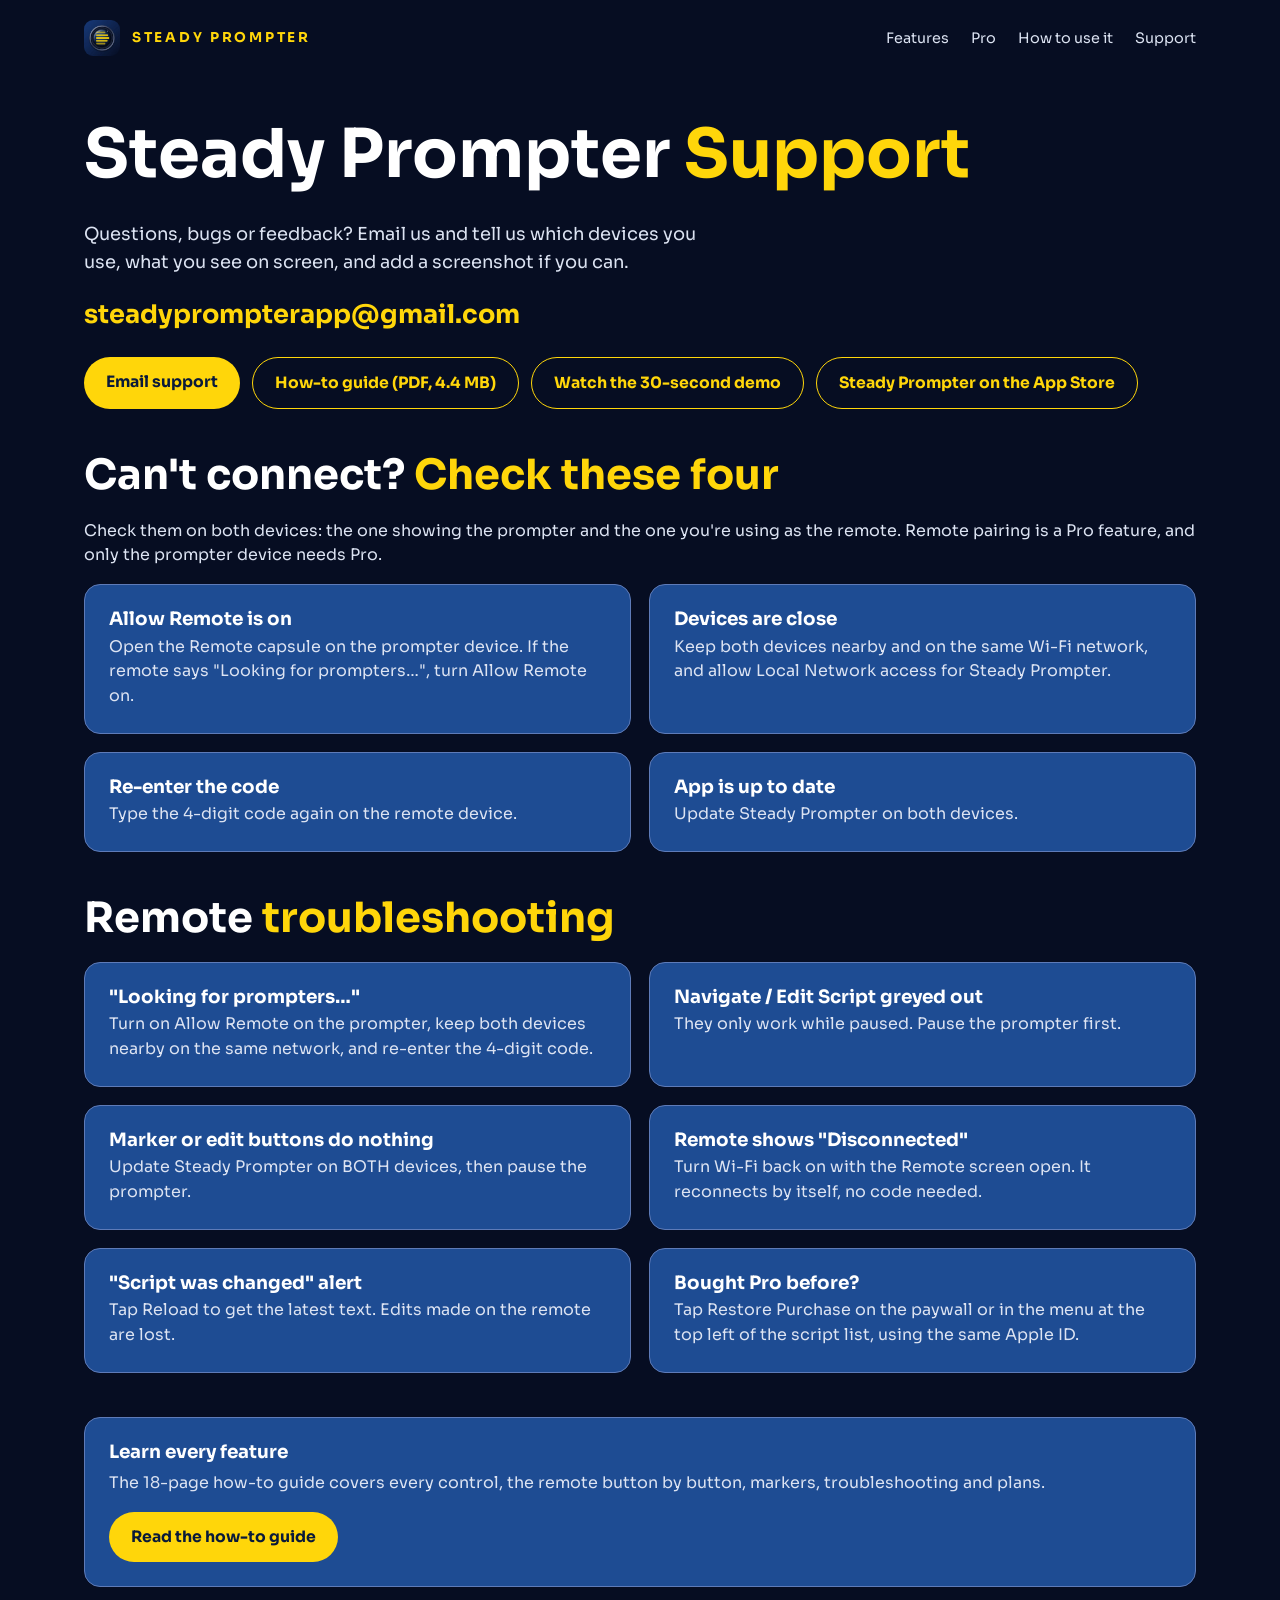
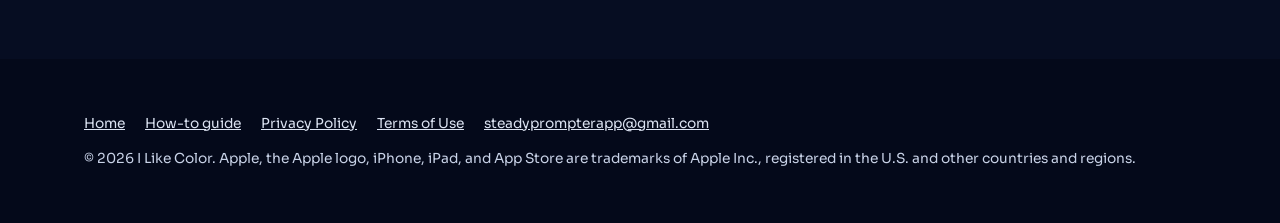
==== support/index.html @ 9bb62e48 "Launch full Steady Prompter site (PERB-26-001.05): App Store badge, features, Pro, how-to, support p" ====
<!doctype html><html lang="en"><head><meta charset="utf-8"><meta name="viewport" content="width=device-width,initial-scale=1">
<title>Steady Prompter Support</title>
<meta name="description" content="Help for Steady Prompter: email support, remote troubleshooting, the how-to guide and a 30-second demo.">
<link rel="icon" href="../assets/g/app_icon_1024.jpg"><link rel="preload" href="../fonts/Sora-VariableFont_wght.ttf" as="font" type="font/ttf" crossorigin><link rel="stylesheet" href="../css/style.css"></head>
<body data-launch-state="post"><a class="skip" href="#main">Skip to content</a>
<header class="top sub-top"><div class="wrap"><a class="home" href="../"><img src="../assets/g/app_icon_1024.jpg" alt="" width="36" height="36"><span class="mark">STEADY PROMPTER</span></a>
<nav aria-label="Sections"><a href="../#features">Features</a><a href="../#pro">Pro</a><a href="../#how">How to use it</a><a href="./" aria-current="page">Support</a></nav></div></header>
<main id="main" class="sub-main"><div class="wrap">
<h1>Steady Prompter <span class="y">Support</span></h1>
<p class="lead">Questions, bugs or feedback? Email us and tell us which devices you use, what you see on screen, and add a screenshot if you can.</p>
<p class="support-email"><a href="mailto:steadyprompterapp@gmail.com">steadyprompterapp@gmail.com</a></p>
<p class="support-actions"><a class="btn btn-y" href="mailto:steadyprompterapp@gmail.com">Email support</a> <a class="btn btn-o" href="../guide/steady-prompter-how-to-guide.pdf" target="_blank" rel="noopener">How-to guide (PDF, 4.4 MB)</a> <a class="btn btn-o" href="../#video">Watch the 30-second demo</a> <a class="btn btn-o" href="https://apps.apple.com/app/steady-prompter/id6827317251">Steady Prompter on the App Store</a></p>

<div class="block"><h2>Can't connect? <span class="y">Check these four</span></h2>
<p style="color:var(--body)">Check them on both devices: the one showing the prompter and the one you're using as the remote. Remote pairing is a Pro feature, and only the prompter device needs Pro.</p>
<ul class="tips">
<li class="card"><h3>Allow Remote is on</h3><p>Open the Remote capsule on the prompter device. If the remote says "Looking for prompters…", turn Allow Remote on.</p></li>
<li class="card"><h3>Devices are close</h3><p>Keep both devices nearby and on the same Wi-Fi network, and allow Local Network access for Steady Prompter.</p></li>
<li class="card"><h3>Re-enter the code</h3><p>Type the 4-digit code again on the remote device.</p></li>
<li class="card"><h3>App is up to date</h3><p>Update Steady Prompter on both devices.</p></li></ul></div>

<div class="block"><h2>Remote <span class="y">troubleshooting</span></h2>
<ul class="tips">
<li class="card"><h3>"Looking for prompters…"</h3><p>Turn on Allow Remote on the prompter, keep both devices nearby on the same network, and re-enter the 4-digit code.</p></li>
<li class="card"><h3>Navigate / Edit Script greyed out</h3><p>They only work while paused. Pause the prompter first.</p></li>
<li class="card"><h3>Marker or edit buttons do nothing</h3><p>Update Steady Prompter on BOTH devices, then pause the prompter.</p></li>
<li class="card"><h3>Remote shows "Disconnected"</h3><p>Turn Wi-Fi back on with the Remote screen open. It reconnects by itself, no code needed.</p></li>
<li class="card"><h3>"Script was changed" alert</h3><p>Tap Reload to get the latest text. Edits made on the remote are lost.</p></li>
<li class="card"><h3>Bought Pro before?</h3><p>Tap Restore Purchase on the paywall or in the menu at the top left of the script list, using the same Apple ID.</p></li></ul></div>
<div class="block card"><h3>Learn every feature</h3><p style="color:var(--body);margin-top:0">The 18-page how-to guide covers every control, the remote button by button, markers, troubleshooting and plans.</p><p style="margin-bottom:0"><a class="btn btn-y" href="../guide/steady-prompter-how-to-guide.pdf" target="_blank" rel="noopener">Read the how-to guide</a></p></div>
</div></main>
<footer><div class="wrap"><p><a href="../">Home</a><a href="../guide/steady-prompter-how-to-guide.pdf">How-to guide</a><a href="https://j78fn4wwrs-bit.github.io/app-legal/steady-prompter/privacy-policy.html">Privacy Policy</a><a href="https://j78fn4wwrs-bit.github.io/app-legal/steady-prompter/terms-of-use.html">Terms of Use</a><a href="mailto:steadyprompterapp@gmail.com">steadyprompterapp@gmail.com</a></p>
<p>&copy; 2026 I Like Color. Apple, the Apple logo, iPhone, iPad, and App Store are trademarks of Apple Inc., registered in the U.S. and other countries and regions.</p></div></footer>
</body></html>
---- css/style.css ----
/* Steady Prompter — guide v6 style (specs: /workspace/steady-prompter-site-assets/specs.md) */
@font-face{font-family:Sora;src:url(../fonts/Sora-VariableFont_wght.ttf) format("truetype");font-weight:100 800;font-display:swap}
:root{--y:#FFD60A;--navy:#173A7A;--mid:#060D22;--card:#1E4C93;--cardln:#5E7BB8;--body:#DCE3F2;--mute:#C9D3E8;--panel:#0F2A5C;--panelln:#2A4F94;--num:#0A1A3A}
*{box-sizing:border-box}html{scroll-behavior:smooth}
body{margin:0;font-family:Sora,system-ui,sans-serif;color:#fff;background:var(--mid);line-height:1.55}
img{max-width:100%;height:auto;display:block}a{color:var(--y)}
.wrap{max-width:1160px;margin:0 auto;padding:0 24px}
.skip{position:absolute;left:-999px}.skip:focus{left:8px;top:8px;background:var(--y);color:var(--num);padding:8px;z-index:9}
.top{position:absolute;top:0;left:0;right:0;z-index:3}.top .wrap{display:flex;align-items:center;gap:12px;padding-top:20px}
.top img{width:36px;height:36px;border-radius:9px}
.mark{color:var(--y);font-weight:700;font-size:.85rem;letter-spacing:.2em}
nav{margin-left:auto;display:flex;gap:22px}nav a{color:var(--body);text-decoration:none;font-size:.9rem}nav a:hover{color:var(--y)}
h1,h2,h3{line-height:1.08;margin:0 0 .5em;font-weight:700}
h1{font-size:clamp(2.4rem,5.4vw,4.2rem);line-height:.98}h2{font-size:clamp(1.8rem,3.6vw,2.6rem)}h3{font-size:1.15rem}
.y{color:var(--y)}.lead{color:var(--body);font-size:1.12rem;max-width:620px}
/* hero */
.hero{position:relative;min-height:min(56vw,720px);display:flex;align-items:center;overflow:hidden;background:var(--mid)}
.hero picture,.hero picture img{position:absolute;inset:0;width:100%;height:100%;object-fit:cover;object-position:70% 50%}
.hero:after{content:"";position:absolute;inset:0;background:linear-gradient(90deg,rgba(6,13,34,.94) 0%,rgba(6,13,34,.82) 32%,rgba(6,13,34,0) 66%)}
.hero .wrap{position:relative;z-index:2;width:100%;padding-top:110px;padding-bottom:70px}
.hero-in{max-width:560px}
.checklist{list-style:none;margin:26px 0;padding:14px 20px;background:rgba(23,58,122,.7);border:1px solid var(--cardln);border-radius:18px;max-width:520px}
.checklist li{display:flex;gap:12px;align-items:center;padding:7px 0;font-size:.98rem}
.checklist img{width:22px;height:22px;flex:none}
.cta{display:flex;flex-wrap:wrap;gap:12px;align-items:center;margin-top:8px}
.btn{display:inline-block;padding:13px 22px;border-radius:999px;font-weight:700;text-decoration:none;font-size:.98rem}
.btn-y{background:var(--y);color:var(--num)}.btn-o{border:1.5px solid var(--y);color:var(--y)}
.soon{background:rgba(255,255,255,.08);border:1.5px solid var(--cardln);color:#fff;border-radius:999px;padding:12px 22px;font-weight:700}
.hero .photo-check{position:absolute;right:16px;bottom:14px;z-index:2}
/* sections */
section{padding:84px 0;position:relative}
.alt{background:linear-gradient(180deg,#0B1A40 0%,#123170 100%)}
.band{background:linear-gradient(135deg,#0A1838 0%,#173A7A 60%,#1E4C93 100%)}
.sub{color:var(--body);margin:-4px 0 32px;max-width:720px}
.card{background:var(--card);border:1px solid var(--cardln);border-radius:16px;padding:24px}
.grid2{display:grid;grid-template-columns:1fr 1fr;gap:24px}.grid3{display:grid;grid-template-columns:repeat(3,1fr);gap:22px}
.tick{list-style:none;margin:0;padding:0}.tick li{position:relative;padding:7px 0 7px 32px;color:var(--body)}.tick li strong{color:#fff}
.tick li:before{content:"";position:absolute;left:0;top:10px;width:20px;height:20px;background:url(../assets/g/check_y.png) center/contain no-repeat}
.pro{border:2px solid var(--y);background:linear-gradient(160deg,#1E4C93,#173A7A)}
.price{font-size:2.6rem;font-weight:700;color:var(--y);line-height:1;margin:4px 0}
.small{font-size:.88rem;color:var(--mute)}
.split{display:grid;grid-template-columns:1.1fr .9fr;gap:48px;align-items:center}
.shot{margin:0}.shot img{border-radius:22px;width:100%}
.shot figcaption{font-size:.82rem;color:var(--mute);margin-top:8px;text-align:center}
.shots-row{display:grid;grid-template-columns:repeat(3,1fr);gap:22px;align-items:start}
.wide-photo{border-radius:18px;overflow:hidden;border:1px solid var(--cardln);margin:0 0 36px}.wide-photo img{width:100%}
.steps{list-style:none;counter-reset:s;margin:0;padding:0}
.steps li{counter-increment:s;position:relative;padding:0 0 22px 58px;color:var(--body)}.steps li strong{color:#fff}
.steps li:before{content:counter(s);position:absolute;left:0;top:-4px;width:38px;height:38px;border-radius:50%;background:#FCCE00;color:var(--num);font-weight:700;display:grid;place-items:center}
.pill{display:inline-block;font-size:.7rem;font-weight:700;background:var(--y);color:var(--num);border-radius:999px;padding:2px 9px;vertical-align:middle}
.aud{display:grid;grid-template-columns:repeat(3,1fr);gap:22px}
.aud .card{padding:0;overflow:hidden}.aud .card img{aspect-ratio:4/3;object-fit:cover;width:100%}.aud .card div{padding:16px 20px}
.aud .txt{padding:22px;display:flex;align-items:center}
.icon{width:44px;height:44px;margin-bottom:12px}
footer{padding:40px 0;background:#04091A;color:var(--mute);font-size:.86rem}footer a{color:var(--body);margin-right:20px}
.check{outline:2px dashed var(--y);outline-offset:3px;border-radius:4px}
.check-tag{display:inline-block;font-size:.68rem;font-weight:700;color:var(--num);background:var(--y);padding:1px 6px;border-radius:4px;margin-left:6px;vertical-align:middle;line-height:1.5}
@media (max-width:900px){.grid3,.aud,.shots-row{grid-template-columns:1fr 1fr}.split,.grid2{grid-template-columns:1fr}nav{display:none}}
@media (max-width:600px){.grid3,.aud{grid-template-columns:1fr}.shots-row{grid-template-columns:1fr 1fr}section{padding:56px 0}
 .hero{display:block;min-height:0}.hero picture{position:relative;display:block;height:300px}.hero picture img{position:absolute}
 .hero:after{background:linear-gradient(180deg,rgba(6,13,34,0) 0,rgba(6,13,34,0) 170px,rgba(6,13,34,1) 300px)}
 .hero .wrap{padding-top:0;margin-top:-40px}.hero .photo-check{top:250px;bottom:auto}}
.icon{width:auto;height:44px;object-fit:contain}.hero-in{max-width:660px}
.shot.narrow{max-width:320px;margin:0 auto}
/* launch toggle: pre = Coming soon text; post = official App Store badge (min 40px, clear space 1/4 height) */
body[data-launch-state="pre"] [data-launch="post"]{display:none!important}
body[data-launch-state="post"] [data-launch="pre"]{display:none!important}
body[data-launch-state="post"] [data-launch="post"]{display:inline-block!important}
.app-store-badge{display:inline-block;line-height:0;margin:12px;padding:0;flex-shrink:0}
.app-store-badge img{display:block;height:48px;width:auto}
/* launch: how-to guide + demo video */
.learn{margin-top:48px;align-items:center}
.demo-video{margin:0;justify-self:center;max-width:300px;width:100%}
.demo-video video{display:block;width:100%;height:auto;aspect-ratio:500/1080;border-radius:28px;border:1px solid var(--cardln);background:#000}
.demo-video figcaption{font-size:.85rem;color:var(--body);margin-top:10px}
/* launch: support */
.support-email{font-size:clamp(1.15rem,2.6vw,1.6rem);font-weight:700;margin:4px 0 22px;word-break:break-word}.support-email a{text-decoration:none}
.support-actions{margin-top:22px;display:flex;flex-wrap:wrap;gap:12px}
.support-band{border-top:3px solid var(--y)}
.tips{display:grid;grid-template-columns:1fr 1fr;gap:18px;list-style:none;padding:0;margin:0}.tips li{margin:0}.tips h3{margin-bottom:.3em}.tips p{margin:0;color:var(--body)}
.sub-top{position:static}.sub-top .wrap{padding-top:20px;padding-bottom:10px}.sub-top a.home{display:flex;align-items:center;gap:12px;text-decoration:none}
.sub-main{padding:56px 0 72px}.sub-main .block{margin-top:44px}
@media (max-width:900px){.tips{grid-template-columns:1fr}}
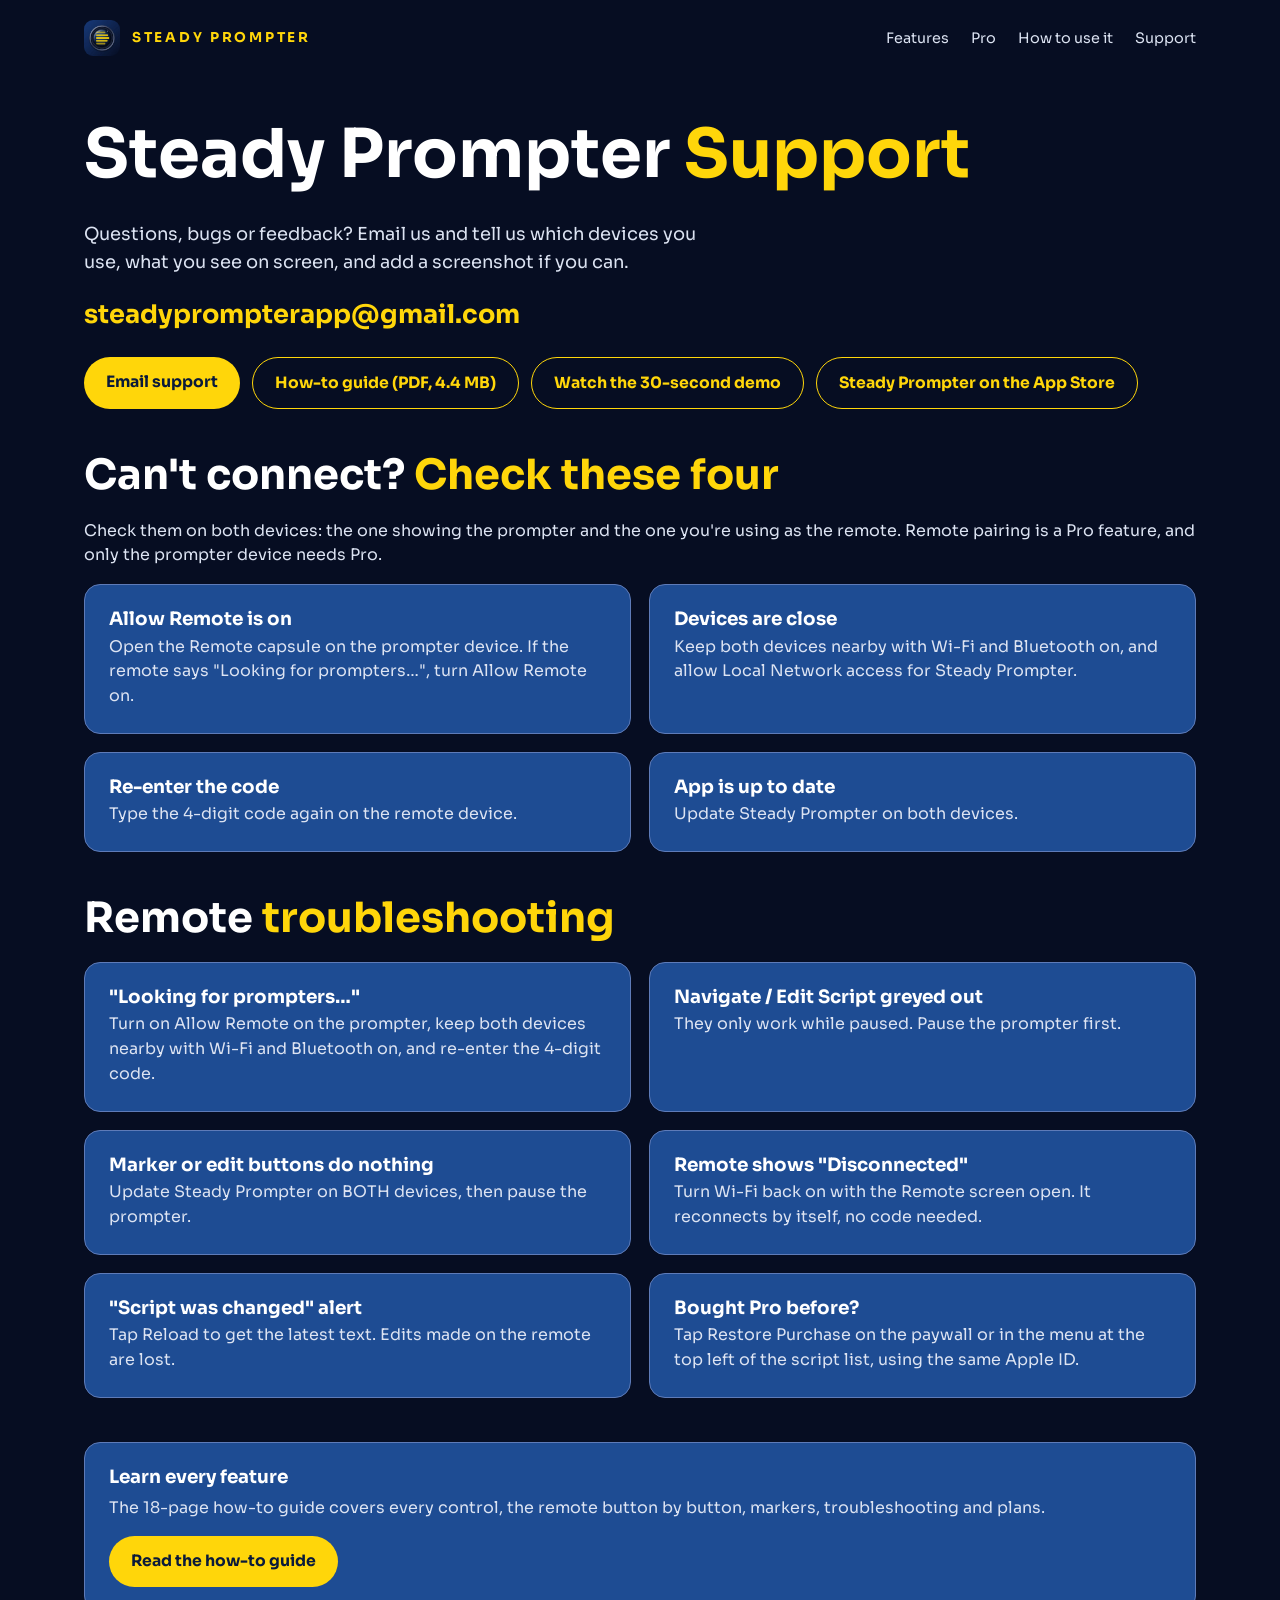
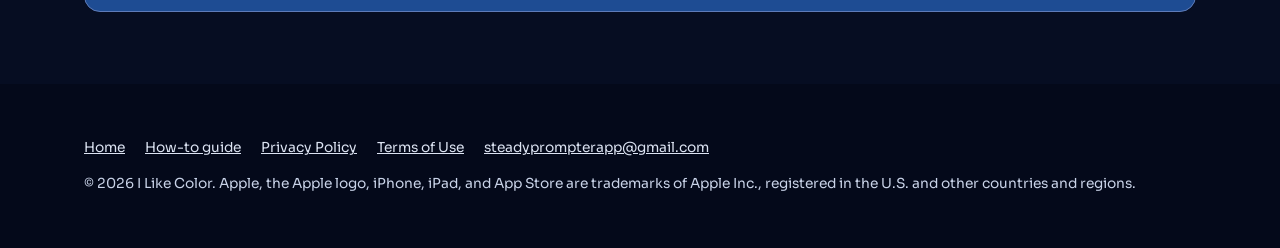
==== commit 8c3b4f53: "Remote wording: nearby with Wi-Fi and Bluetooth on (matches guide v6.3)" ====
--- a/support/index.html
+++ b/support/index.html
@@ -15,13 +15,13 @@
 <p style="color:var(--body)">Check them on both devices: the one showing the prompter and the one you're using as the remote. Remote pairing is a Pro feature, and only the prompter device needs Pro.</p>
 <ul class="tips">
 <li class="card"><h3>Allow Remote is on</h3><p>Open the Remote capsule on the prompter device. If the remote says "Looking for prompters…", turn Allow Remote on.</p></li>
-<li class="card"><h3>Devices are close</h3><p>Keep both devices nearby and on the same Wi-Fi network, and allow Local Network access for Steady Prompter.</p></li>
+<li class="card"><h3>Devices are close</h3><p>Keep both devices nearby with Wi-Fi and Bluetooth on, and allow Local Network access for Steady Prompter.</p></li>
 <li class="card"><h3>Re-enter the code</h3><p>Type the 4-digit code again on the remote device.</p></li>
 <li class="card"><h3>App is up to date</h3><p>Update Steady Prompter on both devices.</p></li></ul></div>
 
 <div class="block"><h2>Remote <span class="y">troubleshooting</span></h2>
 <ul class="tips">
-<li class="card"><h3>"Looking for prompters…"</h3><p>Turn on Allow Remote on the prompter, keep both devices nearby on the same network, and re-enter the 4-digit code.</p></li>
+<li class="card"><h3>"Looking for prompters…"</h3><p>Turn on Allow Remote on the prompter, keep both devices nearby with Wi-Fi and Bluetooth on, and re-enter the 4-digit code.</p></li>
 <li class="card"><h3>Navigate / Edit Script greyed out</h3><p>They only work while paused. Pause the prompter first.</p></li>
 <li class="card"><h3>Marker or edit buttons do nothing</h3><p>Update Steady Prompter on BOTH devices, then pause the prompter.</p></li>
 <li class="card"><h3>Remote shows "Disconnected"</h3><p>Turn Wi-Fi back on with the Remote screen open. It reconnects by itself, no code needed.</p></li>
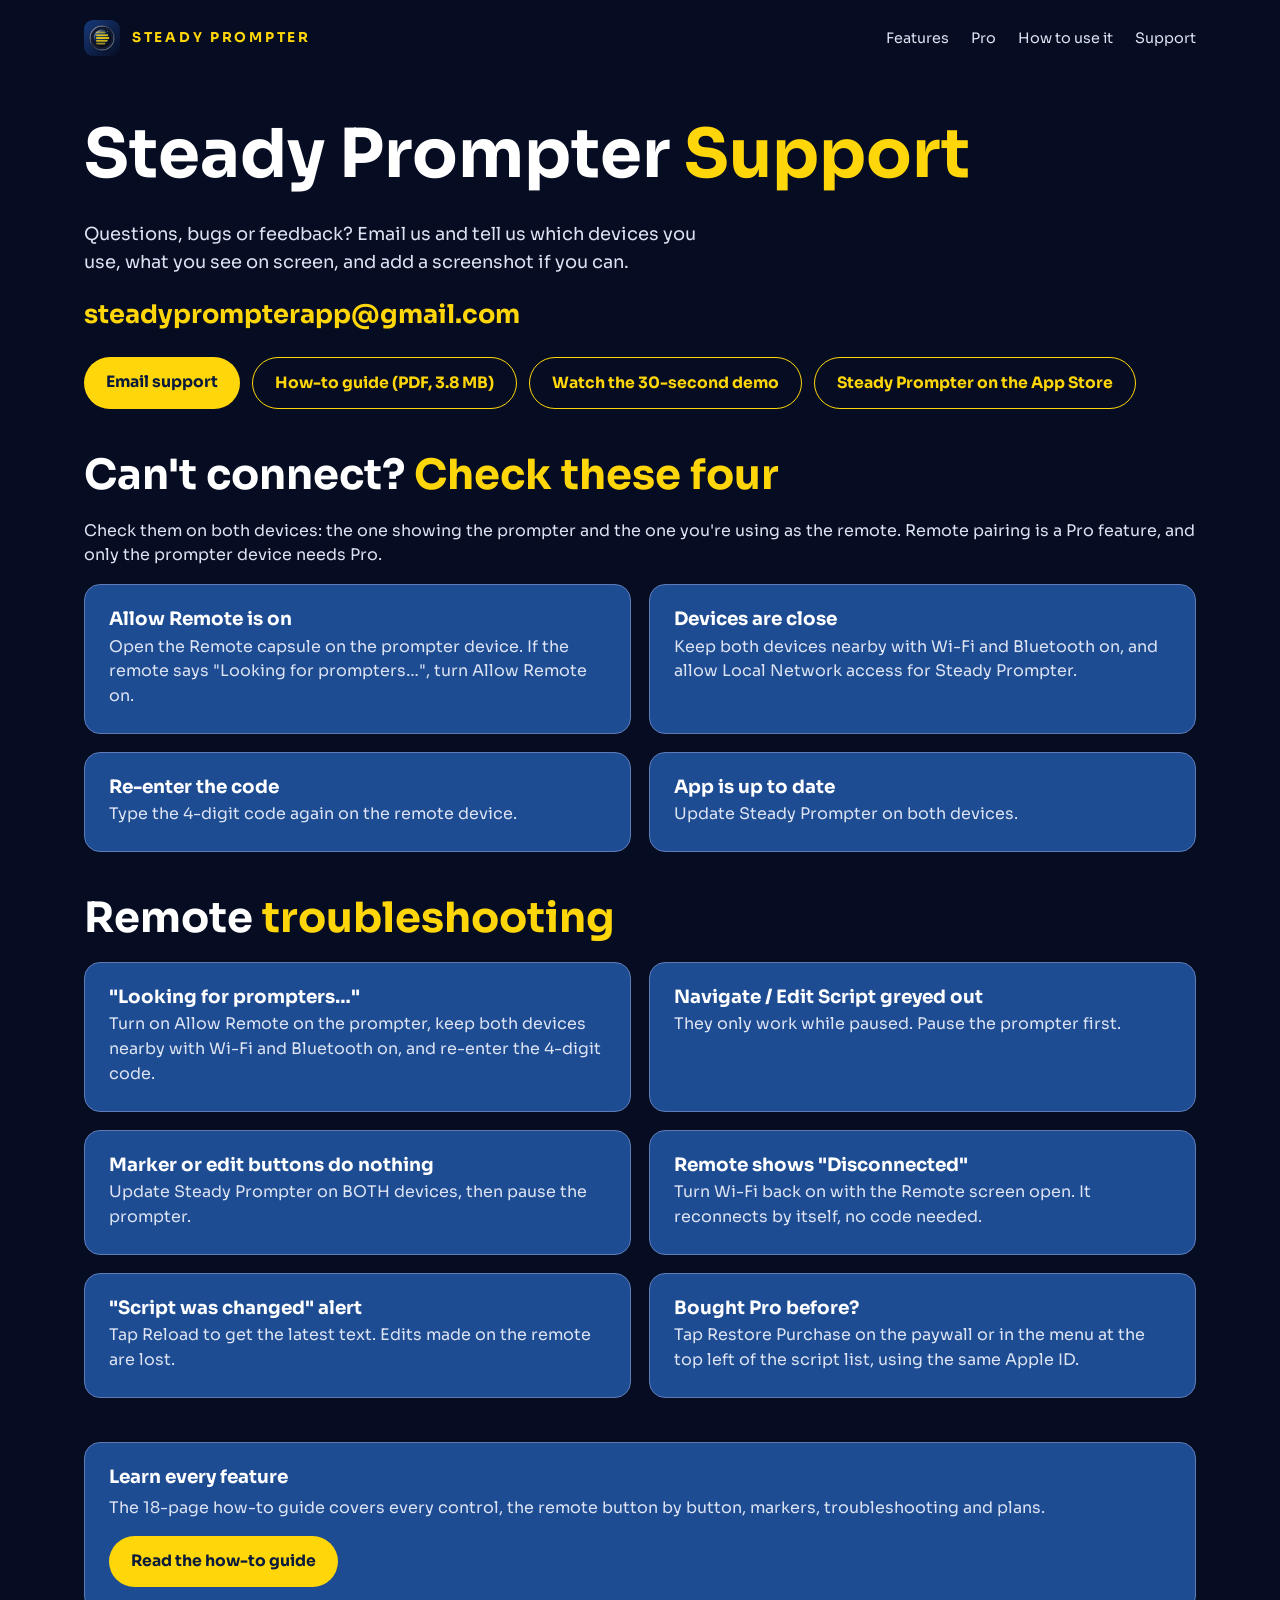
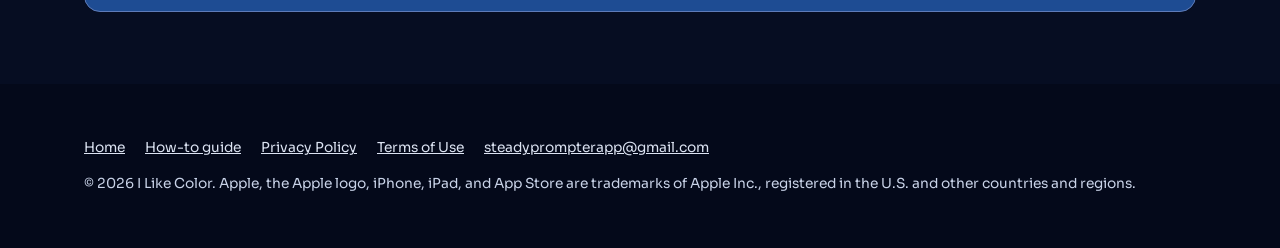
==== commit 77d9b596: "Copy: tap Start (matches app button); guide size 3.8 MB" ====
--- a/support/index.html
+++ b/support/index.html
@@ -9,7 +9,7 @@
 <h1>Steady Prompter <span class="y">Support</span></h1>
 <p class="lead">Questions, bugs or feedback? Email us and tell us which devices you use, what you see on screen, and add a screenshot if you can.</p>
 <p class="support-email"><a href="mailto:steadyprompterapp@gmail.com">steadyprompterapp@gmail.com</a></p>
-<p class="support-actions"><a class="btn btn-y" href="mailto:steadyprompterapp@gmail.com">Email support</a> <a class="btn btn-o" href="../guide/steady-prompter-how-to-guide.pdf" target="_blank" rel="noopener">How-to guide (PDF, 4.4 MB)</a> <a class="btn btn-o" href="../#video">Watch the 30-second demo</a> <a class="btn btn-o" href="https://apps.apple.com/app/steady-prompter/id6827317251">Steady Prompter on the App Store</a></p>
+<p class="support-actions"><a class="btn btn-y" href="mailto:steadyprompterapp@gmail.com">Email support</a> <a class="btn btn-o" href="../guide/steady-prompter-how-to-guide.pdf" target="_blank" rel="noopener">How-to guide (PDF, 3.8 MB)</a> <a class="btn btn-o" href="../#video">Watch the 30-second demo</a> <a class="btn btn-o" href="https://apps.apple.com/app/steady-prompter/id6827317251">Steady Prompter on the App Store</a></p>
 
 <div class="block"><h2>Can't connect? <span class="y">Check these four</span></h2>
 <p style="color:var(--body)">Check them on both devices: the one showing the prompter and the one you're using as the remote. Remote pairing is a Pro feature, and only the prompter device needs Pro.</p>
